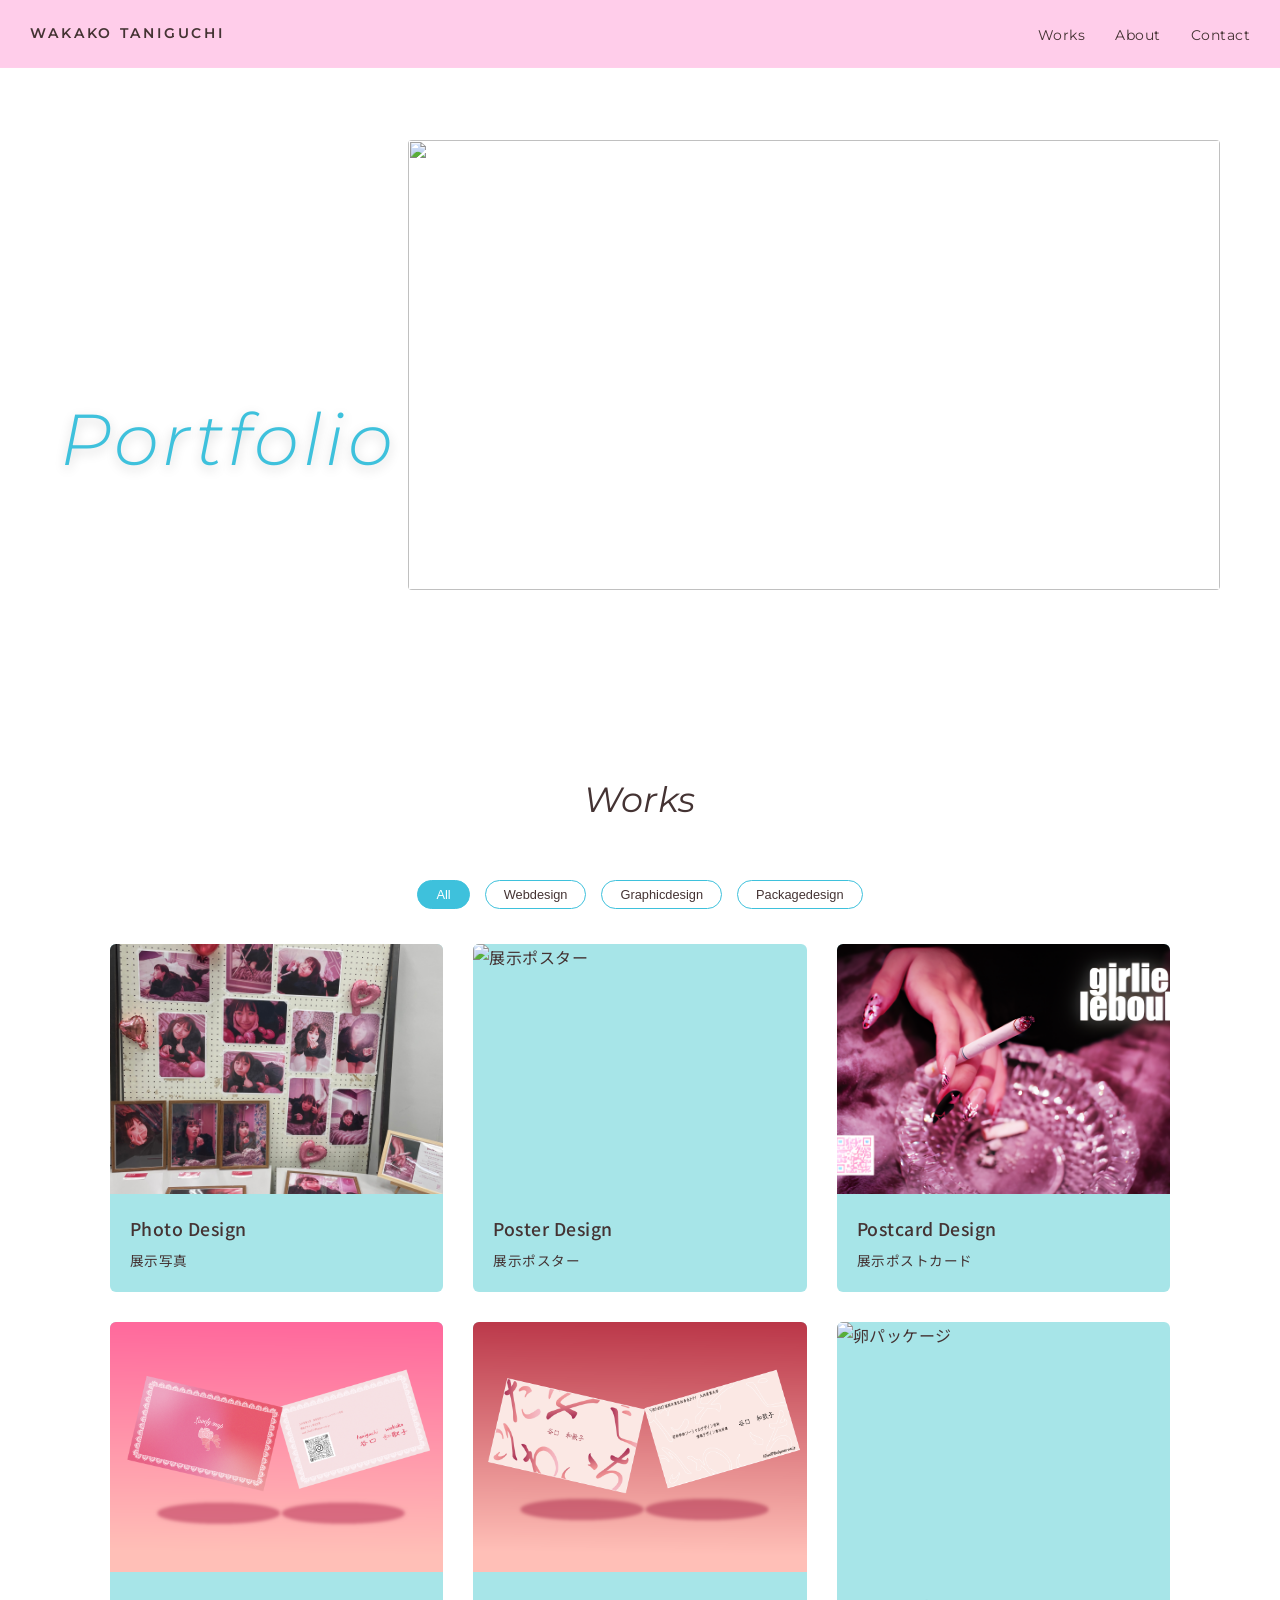
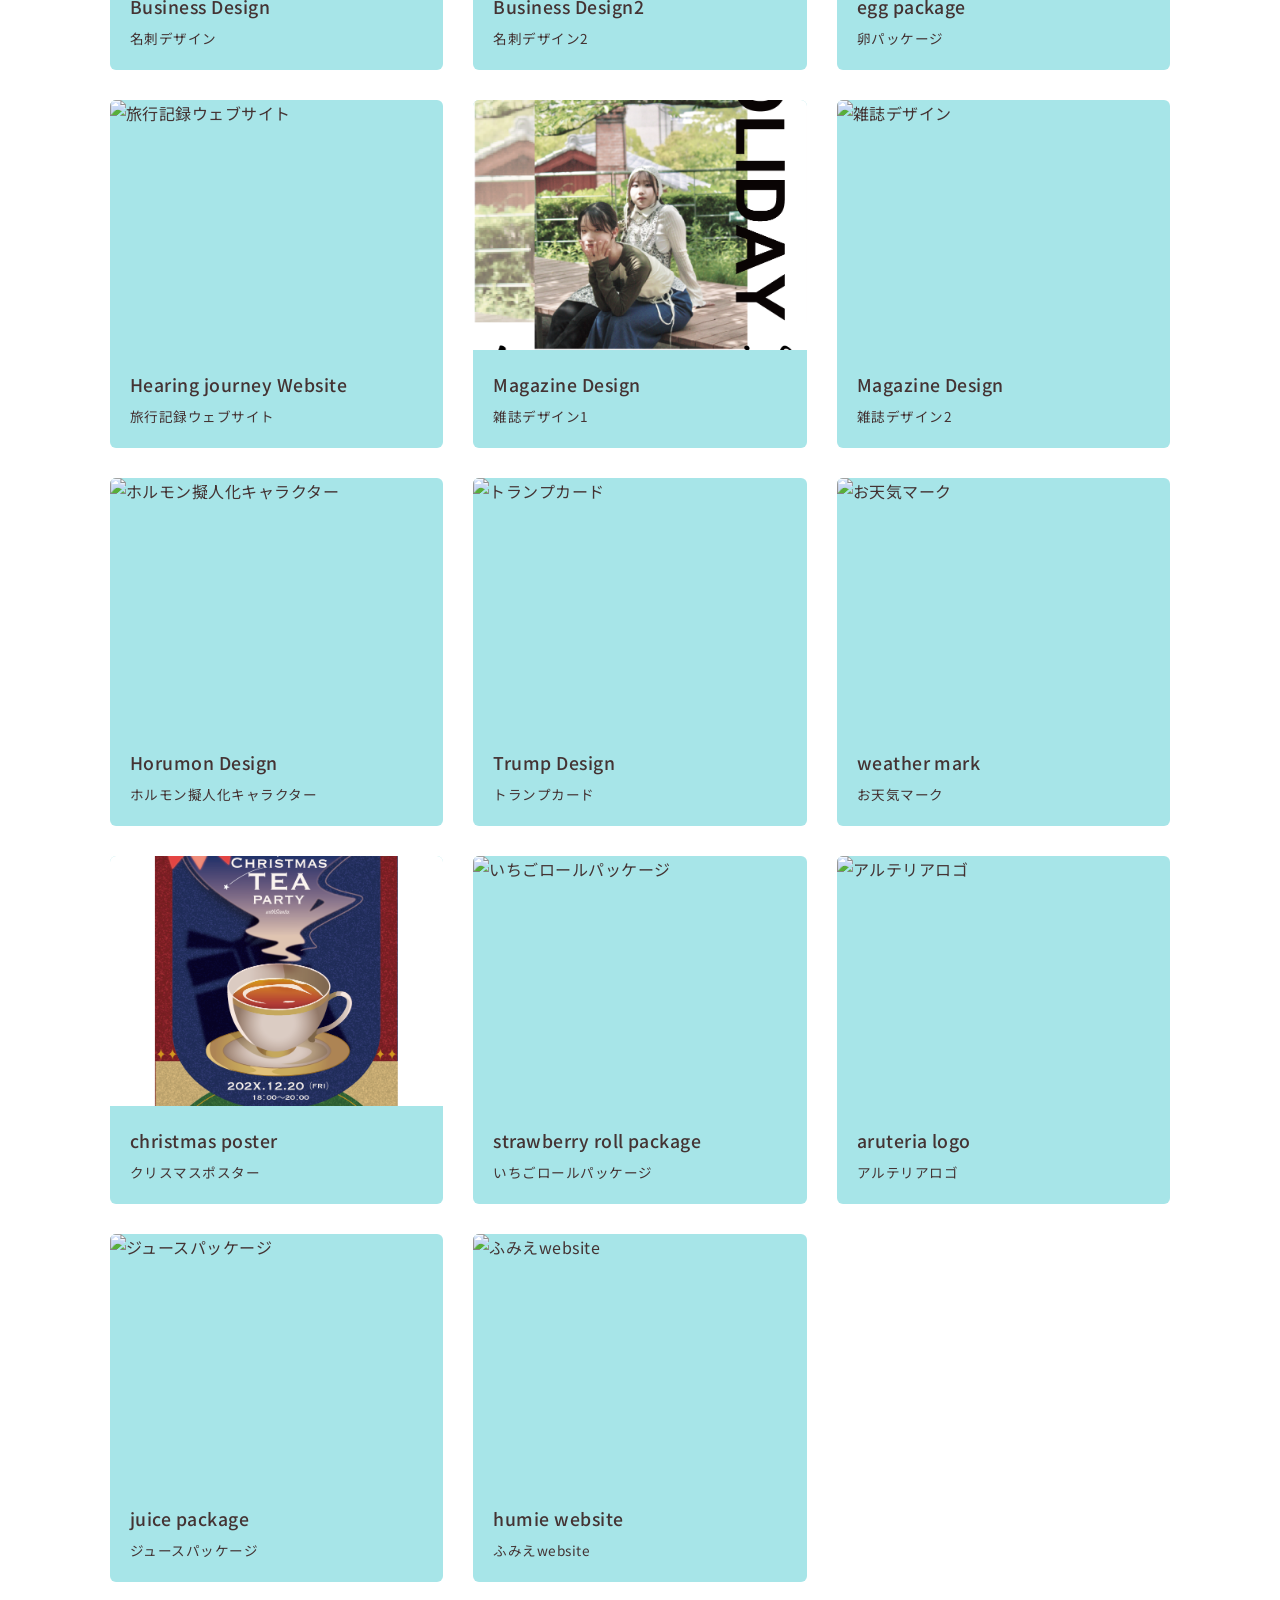
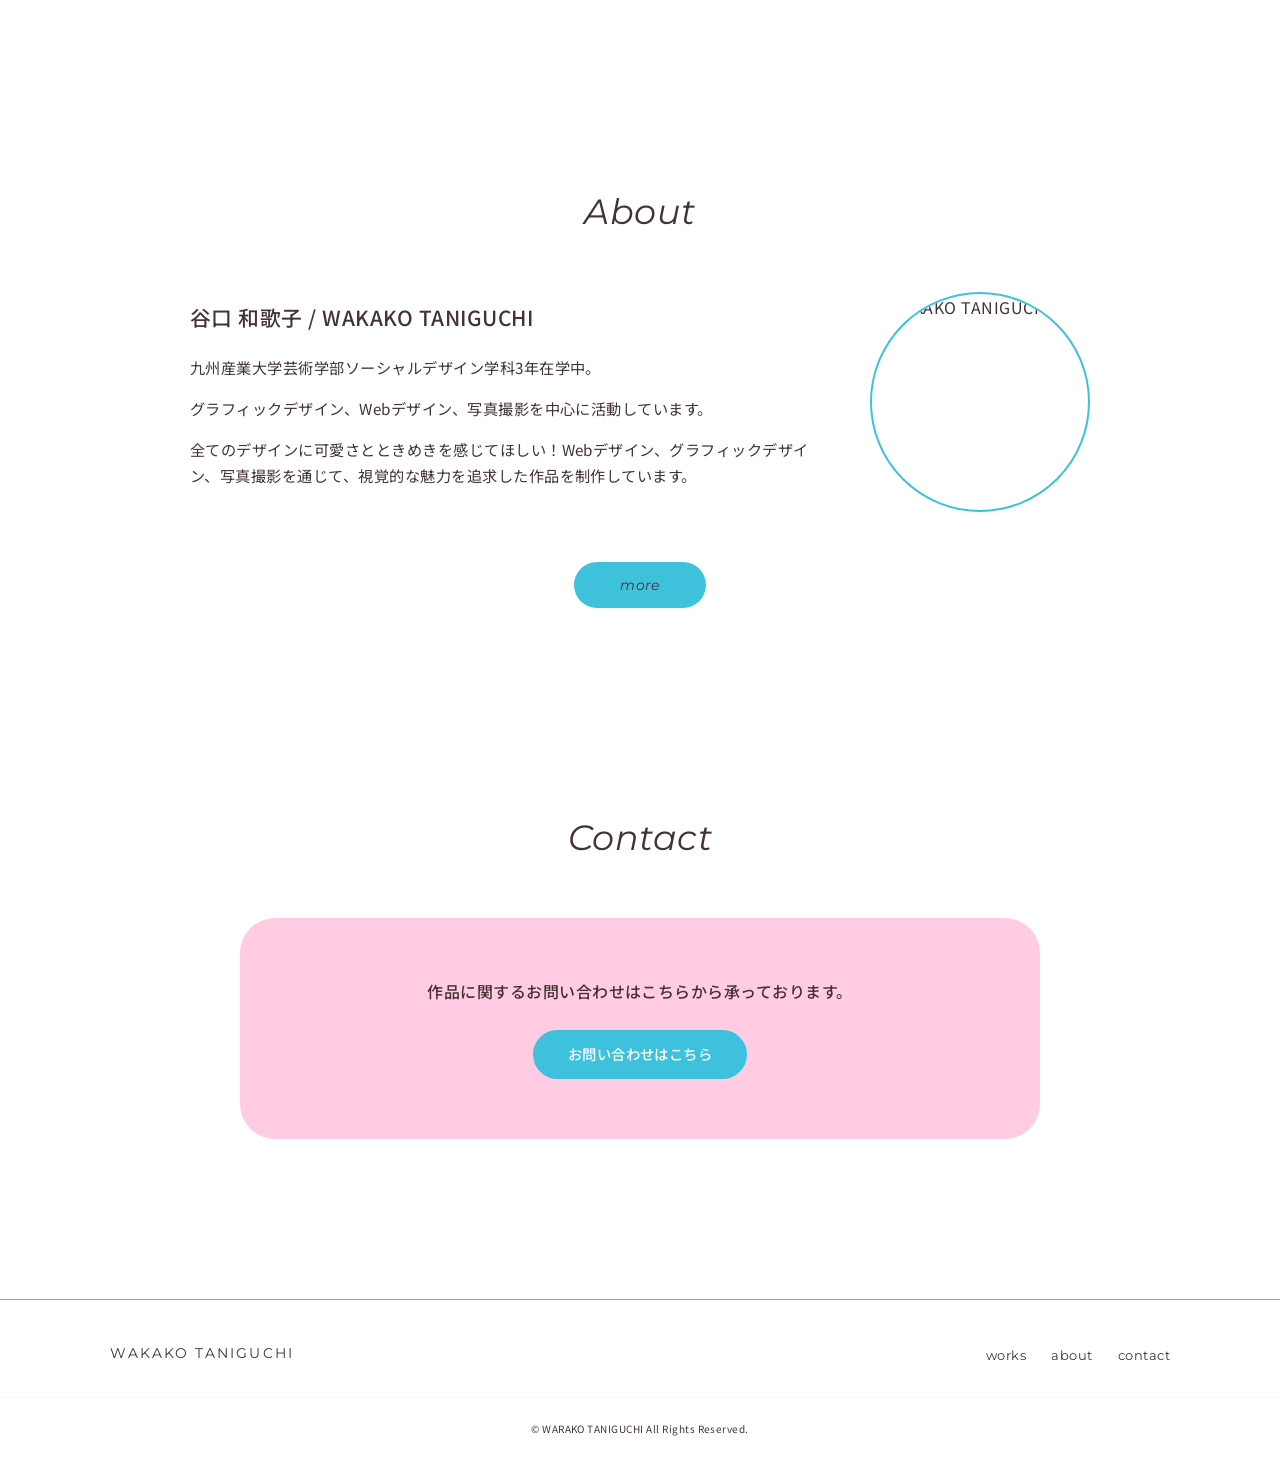
==== index.html @ 6eee9a36 "Add files via upload" ====
<!DOCTYPE html>
<html lang="ja">
<head>
  <meta charset="UTF-8">
  <meta name="viewport" content="width=device-width, initial-scale=1.0">
  <title>WAKAKO TANIGUCHI | Portfolio</title>
  
  <!-- Google Fonts -->
  <link rel="preconnect" href="https://fonts.googleapis.com">
  <link rel="preconnect" href="https://fonts.gstatic.com" crossorigin>
  <link href="https://fonts.googleapis.com/css2?family=Montserrat:wght@300;400;600;700&family=Noto+Sans+JP:wght@300;400;500;700&display=swap" rel="stylesheet">
  
  <!-- GLightbox CSS (モーダル表示用) -->
  <link rel="stylesheet" href="https://cdn.jsdelivr.net/npm/glightbox/dist/css/glightbox.min.css">
  
  <!-- カスタムCSS -->
  <link rel="stylesheet" href="style.css">
</head>
<body>

  <!-- ヘッダー -->
  <header class="header">
    <div class="header-container">
      <a href="#" class="logo">WAKAKO TANIGUCHI</a>
      <nav class="nav">
        <ul class="nav-list">
          <li><a href="#works">Works</a></li>
          <li><a href="#about">About</a></li>
          <li><a href="#contact">Contact</a></li>
        </ul>
      </nav>
      <!-- スマホ用ハンバーガーボタン -->
      <button class="burger-btn" id="burgerBtn" aria-label="メニューを開く">
        <span></span>
        <span></span>
        <span></span>
      </button>
    </div>
  </header>

  <main>
    <!-- ヒーローセクション -->
    <section class="hero">
      <div class="hero-container">
        <div class="hero-text">
          <h1>Portfolio</h1>
        </div>
        <div class="hero-image">
          <img src="images/hyousi.jpg">
        </div>
      </div>
    </section>

    <!-- Works セクション -->
    <section id="works" class="section works-section">
      <div class="container">
        <h2 class="section-title">Works</h2>
        
        <!-- Works category filters -->
        <div class="filter-buttons">
          <button class="filter-btn active" data-filter="all">All</button>
          <button class="filter-btn" data-filter="web">Webdesign</button>
          <button class="filter-btn" data-filter="graphic">Graphicdesign</button>
          <button class="filter-btn" data-filter="package">Packagedesign</button>
        </div>

        <div class="grid grid-3 works-grid">
          
          <!-- 展示写真 -->
          <article class="design work-item" data-category="graphic">
            <a href="work.html?id=photo-design">
              <div class="design-img">
                <img src="images/girliephoto.png" alt="展示写真">
              </div>
              <div class="design-info">
                <h3>Photo Design</h3>
                <p>展示写真</p>
              </div>
            </a>
          </article>

          <!-- 展示ポスター -->
          <article class="design work-item" data-category="graphic">
            <a href="work.html?id=poster-design">
              <div class="design-img">
                <img src="images/girlieleboul.png" alt="展示ポスター">
              </div>
              <div class="design-info">
                <h3>Poster Design</h3>
                <p>展示ポスター</p>
              </div>
            </a>
          </article>

          <!-- 展示ポストカード -->
          <article class="design work-item" data-category="graphic">
            <a href="work.html?id=postcard-design">
              <div class="design-img">
                <img src="images/tabako.png" alt="展示ポストカード">
              </div>
              <div class="design-info">
                <h3>Postcard Design</h3>
                <p>展示ポストカード</p>
              </div>
            </a>
          </article>

          <!-- 名刺デザイン -->
          <article class="design work-item" data-category="graphic">
            <a href="work.html?id=business-design">
              <div class="design-img">
                <img src="images/名刺1.png" alt="名刺デザイン">
              </div>
              <div class="design-info">
                <h3>Business Design</h3>
                <p>名刺デザイン</p>
              </div>
            </a>
          </article>

                    <!-- 名刺デザイン2 -->
          <article class="design work-item" data-category="graphic">
            <a href="work.html?id=business-design2">
              <div class="design-img">
                <img src="images/名刺2.png" alt="名刺デザイン2">
              </div>
              <div class="design-info">
                <h3>Business Design2</h3>
                <p>名刺デザイン2</p>
              </div>
            </a>
          </article>

                                                  <!-- 卵パッケージ -->
          <article class="design work-item" data-category="package">
            <a href="work.html?id=egg-package">
              <div class="design-img">
                <img src="images/egg.png" alt="卵パッケージ">
              </div>
              <div class="design-info">
                <h3>egg package</h3>
                <p>卵パッケージ</p>
              </div>
            </a>
          </article>

                              <!--旅行 -->
          <article class="design work-item" data-category="web">
            <a href="work.html?id=web-design">
              <div class="design-img">
                <img src="images/hearing.png" alt="旅行記録ウェブサイト">
              </div>
              <div class="design-info">
                <h3>Hearing journey Website</h3>
                <p>旅行記録ウェブサイト</p>
              </div>
            </a>
          </article>

                                                            <!-- 雑誌1 -->
          <article class="design work-item" data-category="package">
            <a href="work.html?id=magazine-design">
              <div class="design-img">
                <img src="images/雑誌1.png" alt="雑誌デザイン">
              </div>
              <div class="design-info">
                <h3>Magazine Design</h3>
                <p>雑誌デザイン1</p>
              </div>
            </a>
          </article>

                                                                      <!-- 雑誌2　-->
          <article class="design work-item" data-category="package">
            <a href="work.html?id=magazine-design2">
              <div class="design-img">
                <img src="images/雑誌2.jpeg" alt="雑誌デザイン">
              </div>
              <div class="design-info">
                <h3>Magazine Design</h3>
                <p>雑誌デザイン2</p>
              </div>
            </a>
          </article>

                              <!--ホルモン擬人化キャラクター -->
          <article class="design work-item" data-category="graphic">
            <a href="work.html?id=horumon-design">
              <div class="design-img">
                <img src="images/horumon.png" alt="ホルモン擬人化キャラクター">
              </div>
              <div class="design-info">
                <h3>Horumon Design</h3>
                <p>ホルモン擬人化キャラクター</p>
              </div>
            </a>
          </article>
                    <!-- トランプカード -->
          <article class="design work-item" data-category="graphic">
            <a href="work.html?id=trump-design">
              <div class="design-img">
                <img src="images/trump.png" alt="トランプカード">
              </div>
              <div class="design-info">
                <h3>Trump Design</h3>
                <p>トランプカード</p>
              </div>
            </a>
          </article>

                    <!-- お天気マーク -->
          <article class="design work-item" data-category="graphic">
            <a href="work.html?id=weather-design">
              <div class="design-img">
                <img src="images/weather.gif" alt="お天気マーク">
              </div>
              <div class="design-info">
                <h3>weather mark</h3>
                <p>お天気マーク</p>
              </div>
            </a>
          </article>

                              <!-- クリスマスポスター -->
          <article class="design work-item" data-category="graphic">
            <a href="work.html?id=christmas-design">
              <div class="design-img">
                <img src="images/xmas.png" alt="クリスマスポスター">
              </div>
              <div class="design-info">
                <h3>christmas poster</h3>
                <p>クリスマスポスター</p>
              </div>
            </a>
          </article>

                              <!-- いちごロールパッケージ -->
          <article class="design work-item" data-category="package">
            <a href="work.html?id=strawberry-roll-design">
              <div class="design-img">
                <img src="images/いちご.png" alt="いちごロールパッケージ">
              </div>
              <div class="design-info">
                <h3>strawberry roll package</h3>
                <p>いちごロールパッケージ</p>
              </div>
            </a>
          </article>


                              <!-- アルテリアロゴ -->
          <article class="design work-item" data-category="graphic">
            <a href="work.html?id=aruteria-design">
              <div class="design-img">
                <img src="images/aruteri.png" alt="アルテリアロゴ">
              </div>
              <div class="design-info">
                <h3>aruteria logo</h3>
                <p>アルテリアロゴ</p>
              </div>
            </a>
          </article>


                              <!--ジュースパッケージ -->
          <article class="design work-item" data-category="package">
            <a href="work.html?id=juice-package">
              <div class="design-img">
                <img src="images/juice.png" alt="ジュースパッケージ">
              </div>
              <div class="design-info">
                <h3>juice package</h3>
                <p>ジュースパッケージ</p>
              </div>
            </a>
          </article>

                                        <!-- ふみえwebsite-->
          <article class="design work-item" data-category="web">
            <a href="work.html?id=humie-website">
              <div class="design-img">
                <img src="images/humie.png" alt="ふみえwebsite">
              </div>
              <div class="design-info">
                <h3>humie website</h3>
                <p>ふみえwebsite</p>
              </div>
            </a>
          </article>

        </div>

      </div>
    </section>

    <!-- About セクション -->
    <section id="about" class="section about-section">
      <div class="container">
        <h2 class="section-title">About</h2>
        <div class="about-content">
          <div class="about-text">
            <h3>谷口 和歌子 / WAKAKO TANIGUCHI</h3>
            <p>
              九州産業大学芸術学部ソーシャルデザイン学科3年在学中。
            </p>
            <p>
              グラフィックデザイン、Webデザイン、写真撮影を中心に活動しています。
            </p>
            <p>
              全てのデザインに可愛さとときめきを感じてほしい！Webデザイン、グラフィックデザイン、写真撮影を通じて、視覚的な魅力を追求した作品を制作しています。
            </p>
          </div>
          <div class="about-avatar">
            <img src="images/若.JPG" alt="WAKAKO TANIGUCHI">
          </div>
        </div>

        <div class="btn-wrapper">
          <a href="#contact" class="btn-more">more</a>
        </div>
      </div>
    </section>

    <!-- Contact セクション -->
    <section id="contact" class="section contact-section">
      <div class="container">
        <h2 class="section-title">Contact</h2>
        <div class="contact-box">
          <p class="contact-lead">作品に関するお問い合わせはこちらから承っております。</p>
          <a href="mailto:example@example.com" class="btn-contact">お問い合わせはこちら</a>
        </div>
      </div>
    </section>
  </main>

  <!-- フッター -->
  <footer class="footer">
    <div class="container footer-container">
      <div class="footer-logo">WAKAKO TANIGUCHI</div>
      <nav class="footer-nav">
        <ul>
          <li><a href="#works">works</a></li>
          <li><a href="#about">about</a></li>
          <li><a href="#contact">contact</a></li>
        </ul>
      </nav>
    </div>
    <div class="copyright">
      <small>&copy; WARAKO TANIGUCHI All Rights Reserved.</small>
    </div>
  </footer>

  <!-- GLightbox JS (モーダル用ライブラリ) -->
  <script src="https://cdn.jsdelivr.net/npm/glightbox/dist/js/glightbox.min.js"></script>
  <!-- カスタムJS -->
  <script src="script.js"></script>
</body>
</html>
---- style.css ----
/* ==========================================================================
   1. 基本設定 & 変数
   ========================================================================== */
:root {
  --bg-color: #ffffff;
  --design-bg: #93dfe3ce;
  --text-main: #443333;
  --text-sub: #443333;
  --accent-color: #3ec1dc;
  --border-color: #3ec1dc;
  --font-family-en: 'Montserrat', sans-serif;
  --font-family-jp: 'Noto Sans JP', sans-serif;
  --transition: all 0.3s cubic-bezier(0.25, 0.8, 0.25, 1);
}

* {
  margin: 0;
  padding: 0;
  box-sizing: border-box;
}

html {
  scroll-behavior: smooth;
}

body {
  background-color: var(--bg-color);
  color: var(--text-main);
  font-family: var(--font-family-jp);
  line-height: 1.7;
  letter-spacing: 0.03em;
  overflow-x: hidden;
}

a {
  color: inherit;
  text-decoration: none;
}

img {
  max-width: 100%;
  height: auto;
  display: block;
}

.container {
  max-width: 1100px;
  margin: 0 auto;
  padding: 0 20px;
}

/* ==========================================================================
   2. ヘッダー
   ========================================================================== */
.header {
  position: fixed;
  top: 0;
  left: 0;
  width: 100%;
  z-index: 1000;
  background-color: rgba(255, 186, 226, 0.726);
  backdrop-filter: blur(10px);
  border-bottom: 1px solid rgba(255, 255, 255, 0.05);
  transition: var(--transition);
}

.header-container {
  display: flex;
  justify-content: space-between;
  align-items: center;
  padding: 20px 30px;
  max-width: 1300px;
  margin: 0 auto;
}

.logo {
  font-family: var(--font-family-en);
  font-size: 0.9rem;
  font-weight: 600;
  letter-spacing: 0.2em;
  text-transform: uppercase;
}

.nav-list {
  display: flex;
  list-style: none;
  gap: 30px;
}

.nav-list a {
  font-family: var(--font-family-en);
  font-size: 0.85rem;
  color: var(--text-sub);
  transition: var(--transition);
}

.nav-list a:hover {
  color: var(--accent-color);
}

/* ハンバーガーボタン（スマホ用） */
.burger-btn {
  display: none;
  background: none;
  border: none;
  cursor: pointer;
  flex-direction: column;
  gap: 6px;
  z-index: 1001;
}

.burger-btn span {
  width: 24px;
  height: 2px;
  background-color: var(--text-main);
  transition: var(--transition);
}

/* ==========================================================================
   3. ヒーローセクション (ワイヤーフレーム再現)
   ========================================================================== */
.hero {
  padding-top: 140px;
  padding-bottom: 80px;
  max-width: 1200px;
  margin: 0 auto;
  padding-left: 20px;
  padding-right: 20px;
}

.hero-container {
  display: flex;
  align-items: flex-end;
  justify-content: space-between;
  position: relative;
}

.hero-text {
  position: absolute;
  left: 0;
  bottom: 20%;
  z-index: 2;
}

.hero-text h1 {
  font-family: var(--font-family-en);
  font-size: 4.5rem;
  font-weight: 300;
  font-style: italic;
  letter-spacing: 0.05em;
  color: var(--accent-color);
  text-shadow: 0 4px 12px rgba(0, 0, 0, 0.18);
}

.hero-image {
  width: 70%;
  margin-left: auto;
  height: 450px;
  border-radius: 4px;
  overflow: hidden;
}

.hero-image img {
  width: 100%;
  height: 100%;
  object-fit: cover;
}

/* ==========================================================================
   4. 共通セクションスタイル & タイトル
   ========================================================================== */
.section {
  padding: 100px 0;
}

.section-title {
  font-family: var(--font-family-en);
  font-size: 2.2rem;
  font-weight: 400;
  font-style: italic;
  text-align: center;
  margin-bottom: 50px;
}

/* ボタン (ワイヤーフレームの角丸moreボタン) */
.btn-wrapper {
  text-align: center;
  margin-top: 50px;
}

.btn-more {
  display: inline-block;
  padding: 10px 45px;
  background-color: #3ec2dc;
  color: var(--text-sub);
  border-radius: 30px;
  font-family: var(--font-family-en);
  font-size: 0.9rem;
  font-style: italic;
  transition: var(--transition);
  border: 1px solid transparent;
}

.btn-more:hover {
  background-color: var(--text-main);
  color: #ffffff;
}

/* グリッドレイアウト */
.grid {
  display: grid;
  gap: 30px;
}

.grid-3 {
  grid-template-columns: repeat(3, 1fr);
}

.grid-2 {
  grid-template-columns: repeat(2, 1fr);
}

/* ==========================================================================
   5. Works セクション
   ========================================================================== */
.filter-buttons {
  display: flex;
  justify-content: center;
  gap: 15px;
  margin-bottom: 35px;
  flex-wrap: wrap;
}

.filter-btn {
  background: none;
  border: 1px solid var(--border-color);
  color: var(--text-sub);
  padding: 6px 18px;
  border-radius: 20px;
  cursor: pointer;
  font-size: 0.8rem;
  transition: var(--transition);
}

.filter-btn.active, .filter-btn:hover {
  background-color: var(--accent-color);
  color: var(--bg-color);
  border-color: var(--accent-color);
}

.design {
  background-color: var(--design-bg);
  border-radius: 6px;
  overflow: hidden;
  transition: var(--transition);
}

.design:hover {
  transform: translateY(-8px);
  box-shadow: 0 12px 30px rgba(127, 197, 220, 0.5);
}

.design-img {
  width: 100%;
  aspect-ratio: 4 / 3;
  overflow: hidden;
}

.design-img img {
  width: 100%;
  height: 100%;
  object-fit: cover;
  transition: var(--transition);
}

.design:hover .design-img img {
  transform: scale(1.05);
}

.design-info {
  padding: 20px;
}

.design-info h3 {
  font-size: 1.1rem;
  font-weight: 500;
  margin-bottom: 5px;
}

.design-info p {
  font-size: 0.85rem;
  color: var(--text-sub);
}

/* ==========================================================================
   6. About セクション (ワイヤーフレーム再現：テキスト左、丸型アバター右)
   ========================================================================== */
.about-content {
  display: flex;
  align-items: center;
  justify-content: space-between;
  gap: 50px;
  max-width: 900px;
  margin: 0 auto;
}

.about-text {
  flex: 1;
}

.about-text h3 {
  font-size: 1.3rem;
  margin-bottom: 20px;
  font-weight: 500;
}

.about-text p {
  color: var(--text-sub);
  margin-bottom: 15px;
  font-size: 0.95rem;
}

.about-avatar {
  width: 220px;
  height: 220px;
  border-radius: 50%;
  overflow: hidden;
  flex-shrink: 0;
  border: 2px solid var(--border-color);
}

.about-avatar img {
  width: 100%;
  height: 100%;
  object-fit: cover;
}

/* ==========================================================================
   8. Contact セクション (ワイヤーフレームの大きな丸角BOX)
   ========================================================================== */
.contact-box {
  background-color: #ffc4dfda;
  color: #443333;
  border-radius: 35px;
  padding: 60px 30px;
  text-align: center;
  max-width: 800px;
  margin: 0 auto;
}

.contact-lead {
  font-size: 1rem;
  margin-bottom: 25px;
  font-weight: 500;
}

.btn-contact {
  display: inline-block;
  padding: 12px 35px;
  background-color: #3ec1dc;
  color: #ffffff;
  border-radius: 25px;
  font-size: 0.9rem;
  font-weight: 500;
  transition: var(--transition);
}

.btn-contact:hover {
  background-color: #ff60a2;
  transform: translateY(-2px);
}

/* ==========================================================================
   9. フッター
   ========================================================================== */
.footer {
  border-top: 1px solid var(--border-color);
  padding: 40px 0 20px;
  margin-top: 60px;
}

.footer-container {
  display: flex;
  justify-content: space-between;
  align-items: center;
  margin-bottom: 30px;
}

.footer-logo {
  font-family: var(--font-family-en);
  font-size: 0.85rem;
  letter-spacing: 0.15em;
}

.footer-nav ul {
  display: flex;
  list-style: none;
  gap: 25px;
}

.footer-nav a {
  font-family: var(--font-family-en);
  font-size: 0.8rem;
  color: var(--text-sub);
}

.footer-nav a:hover {
  color: var(--accent-color);
}

.copyright {
  text-align: center;
  font-size: 0.75rem;
  color: var(--text-sub);
  border-top: 1px solid rgba(203, 25, 25, 0.03);
  padding-top: 20px;
}

/* ==========================================================================
   10. レスポンシブ対応 (スマートフォン用: 768px以下)
   ========================================================================== */
@media (max-width: 768px) {
  .burger-btn {
    display: flex;
  }

  .nav {
    position: fixed;
    top: 0;
    right: -100%;
    width: 100%;
    height: 100vh;
    background-color: rgb(252, 183, 224);
    display: flex;
    justify-content: center;
    align-items: center;
    transition: var(--transition);
  }

  .nav.active {
    right: 0;
  }

  .nav-list {
    flex-direction: column;
    align-items: center;
    gap: 30px;
  }

  .nav-list a {
    font-size: 1.2rem;
  }

  /* ヒーローセクション調整 */
  .hero-container {
    flex-direction: column;
    align-items: flex-start;
  }

  .hero-text {
    position: static;
    margin-bottom: 20px;
  }

  .hero-text h1 {
    font-size: 3rem;
  }

  .hero-image {
    width: 100%;
    height: 300px;
  }

  /* グリッド列数の調整 */
  .grid-3 {
    grid-template-columns: 1fr;
  }

  .grid-2 {
    grid-template-columns: 1fr;
  }

  /* Aboutセクションの折り返し (スマホでは縦並び) */
  .about-content {
    flex-direction: column-reverse;
    text-align: center;
    gap: 30px;
  }

  .about-avatar {
    width: 160px;
    height: 160px;
  }

  /* フッター調整 */
  .footer-container {
    flex-direction: column;
    gap: 20px;
  }

  .footer-nav ul {
    flex-wrap: wrap;
    justify-content: center;
  }
}
/* ==========================================================================
   11. 作品詳細ページ (work.html)
   ========================================================================== */
.work-detail {
  padding: 140px 0 60px;
}

.work-inner {
  max-width: 860px;
}

.work-back {
  display: inline-block;
  font-size: 0.85rem;
  margin-bottom: 30px;
  transition: var(--transition);
}

.work-back:hover {
  color: var(--accent-color);
}

.work-head {
  margin-bottom: 30px;
}

.work-category {
  font-family: var(--font-family-en);
  font-size: 0.8rem;
  font-style: italic;
  color: var(--accent-color);
  margin-bottom: 6px;
}

.work-title {
  font-family: var(--font-family-en);
  font-size: 2.4rem;
  font-weight: 400;
  font-style: italic;
  line-height: 1.3;
}

.work-title-ja {
  font-size: 0.95rem;
  margin-top: 6px;
}

.work-main-image,
.work-gallery-item {
  display: block;
  border-radius: 6px;
  overflow: hidden;
}

.work-main-image img,
.work-gallery-item img {
  width: 100%;
  height: auto;
  transition: var(--transition);
}

.work-main-image:hover img,
.work-gallery-item:hover img {
  transform: scale(1.02);
}

/* 担当・期間・使用ツール */
.work-meta {
  margin: 35px 0;
  padding: 25px 30px;
  background-color: var(--design-bg);
  border-radius: 6px;
}

.work-meta-row {
  display: flex;
  gap: 20px;
  padding: 10px 0;
}

.work-meta-row + .work-meta-row {
  border-top: 1px solid rgba(68, 51, 51, 0.15);
}

.work-meta dt {
  flex: 0 0 90px;
  font-size: 0.85rem;
  font-weight: 500;
}

.work-meta dd {
  flex: 1;
  font-size: 0.95rem;
}

.tool-list {
  display: flex;
  flex-wrap: wrap;
  gap: 8px;
  list-style: none;
}

.tool-list li {
  padding: 2px 14px;
  background-color: var(--bg-color);
  border: 1px solid var(--border-color);
  border-radius: 14px;
  font-size: 0.8rem;
}

.work-block {
  margin-bottom: 35px;
}

.work-block h2 {
  font-size: 1.1rem;
  font-weight: 500;
  padding-left: 12px;
  border-left: 4px solid var(--accent-color);
  margin-bottom: 14px;
}

.work-block p {
  font-size: 0.95rem;
  max-width: 42em;
}

.work-block p + p {
  margin-top: 12px;
}

.work-gallery {
  display: grid;
  grid-template-columns: repeat(2, 1fr);
  gap: 20px;
  margin-bottom: 50px;
}

/* 前後の作品 */
.work-pager {
  display: flex;
  justify-content: space-between;
  gap: 20px;
  padding-top: 30px;
  border-top: 1px solid var(--border-color);
  font-size: 0.9rem;
}

.work-pager a {
  transition: var(--transition);
}

.work-pager a:hover {
  color: var(--accent-color);
}

.work-pager-next {
  text-align: right;
  margin-left: auto;
}

.work-notfound {
  margin-bottom: 20px;
}

@media (max-width: 768px) {
  .work-detail {
    padding-top: 110px;
  }

  .work-title {
    font-size: 1.8rem;
  }

  .work-meta {
    padding: 15px 20px;
  }

  .work-meta-row {
    flex-direction: column;
    gap: 4px;
  }

  .work-meta dt {
    flex-basis: auto;
  }

  .work-gallery {
    grid-template-columns: 1fr;
  }

  .work-pager {
    flex-direction: column;
  }

  .work-pager-next {
    text-align: left;
    margin-left: 0;
  }
}
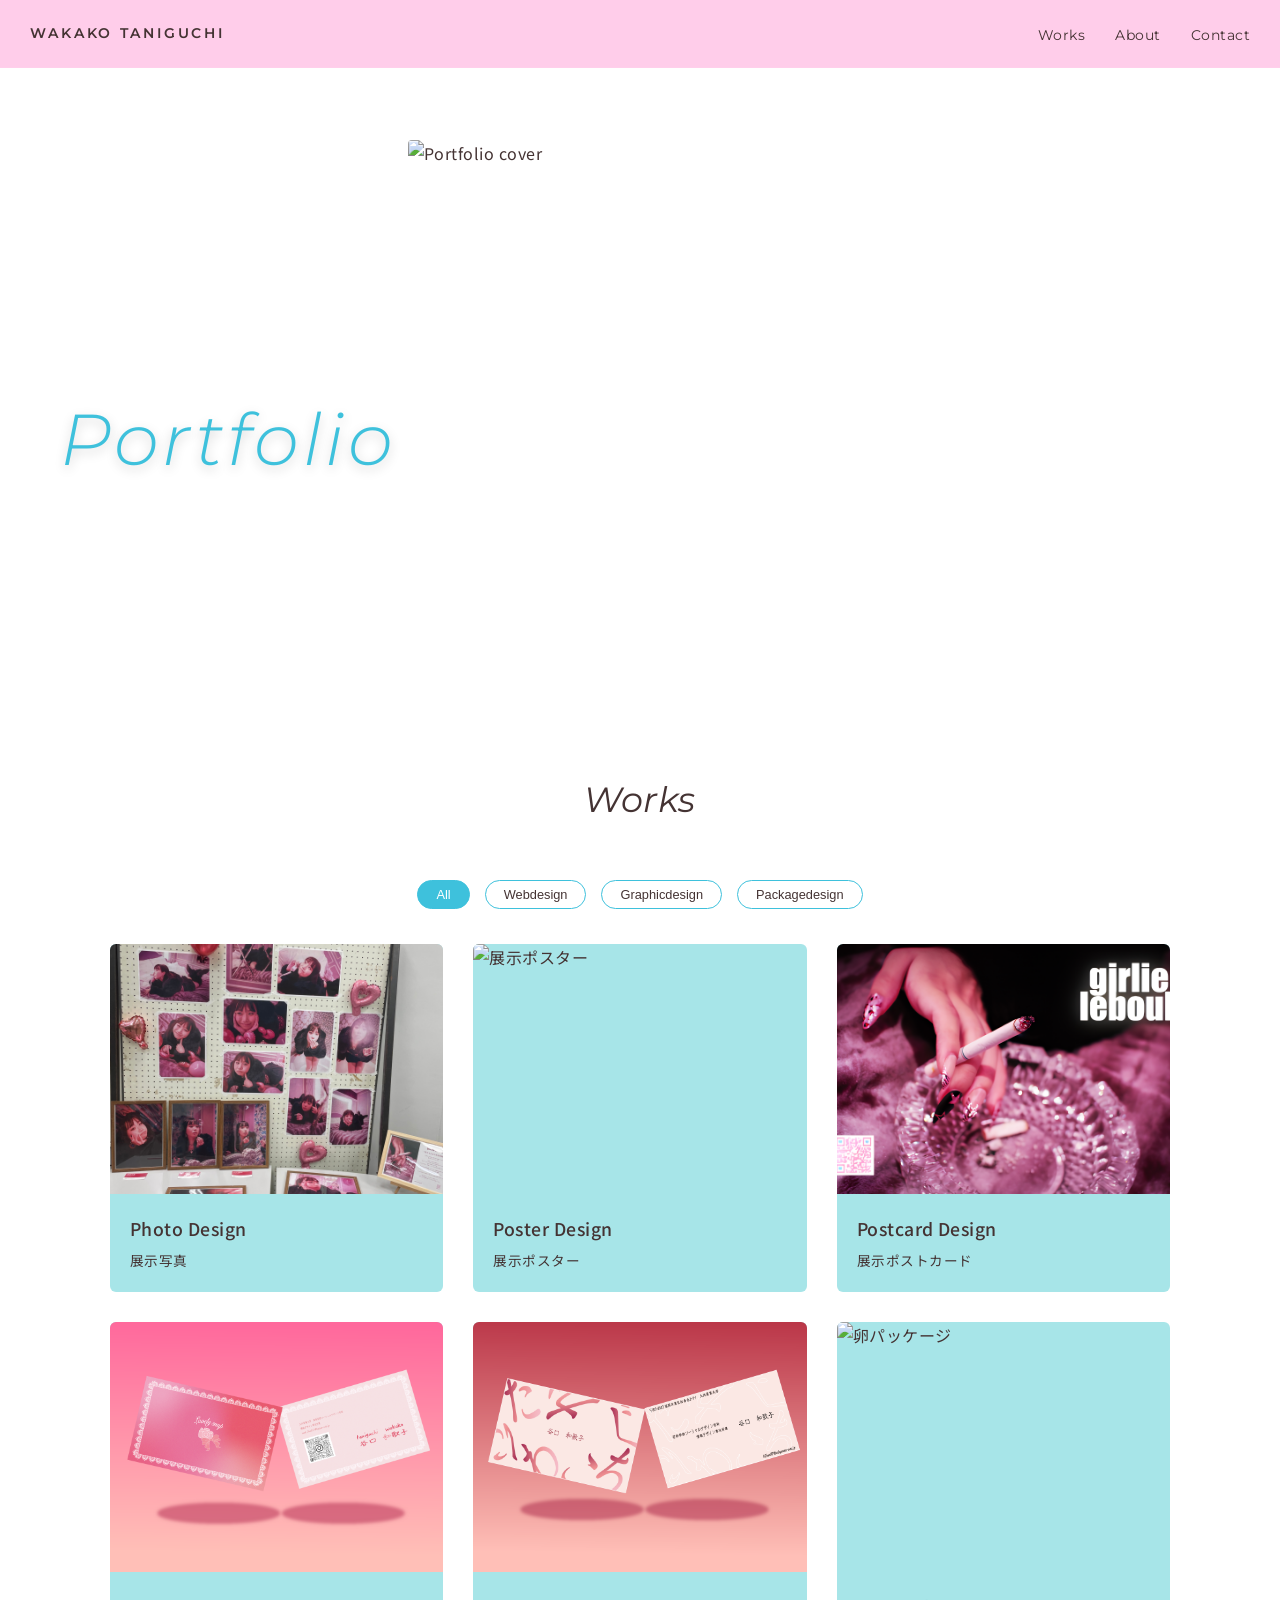
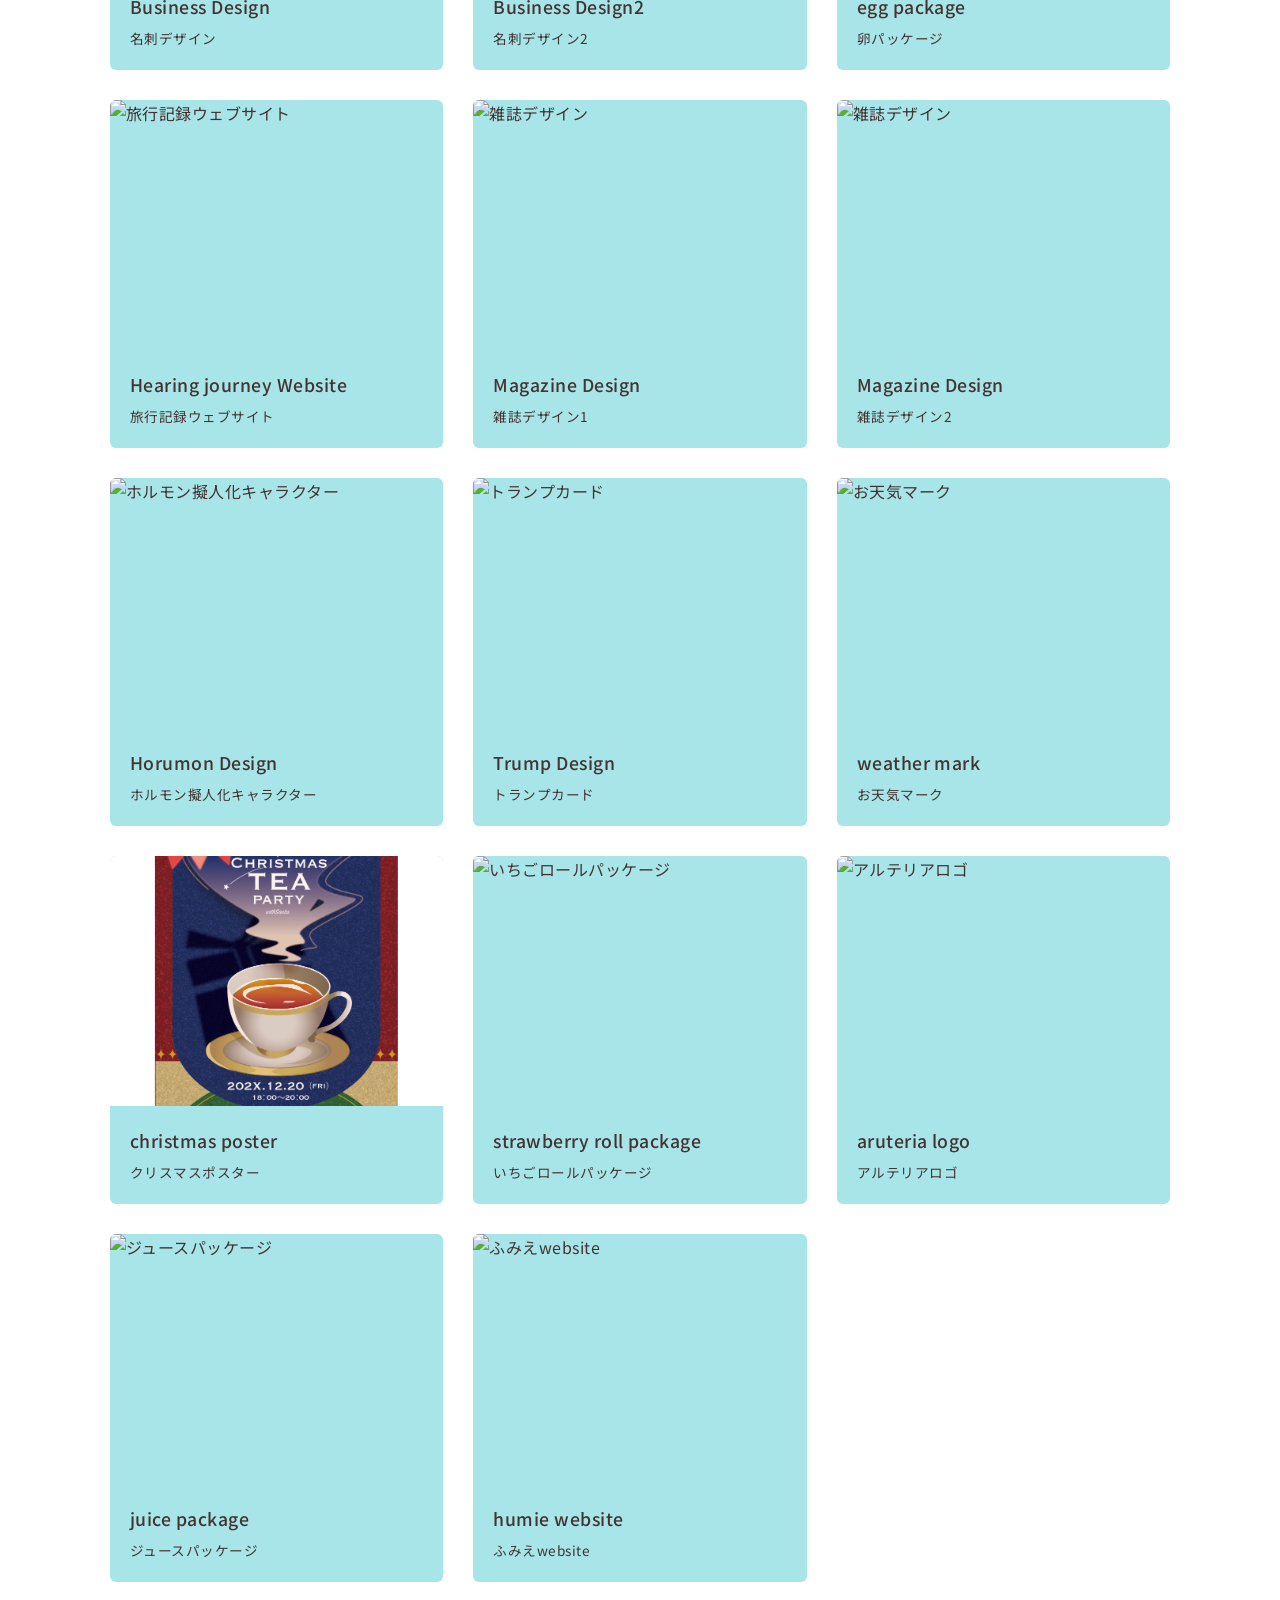
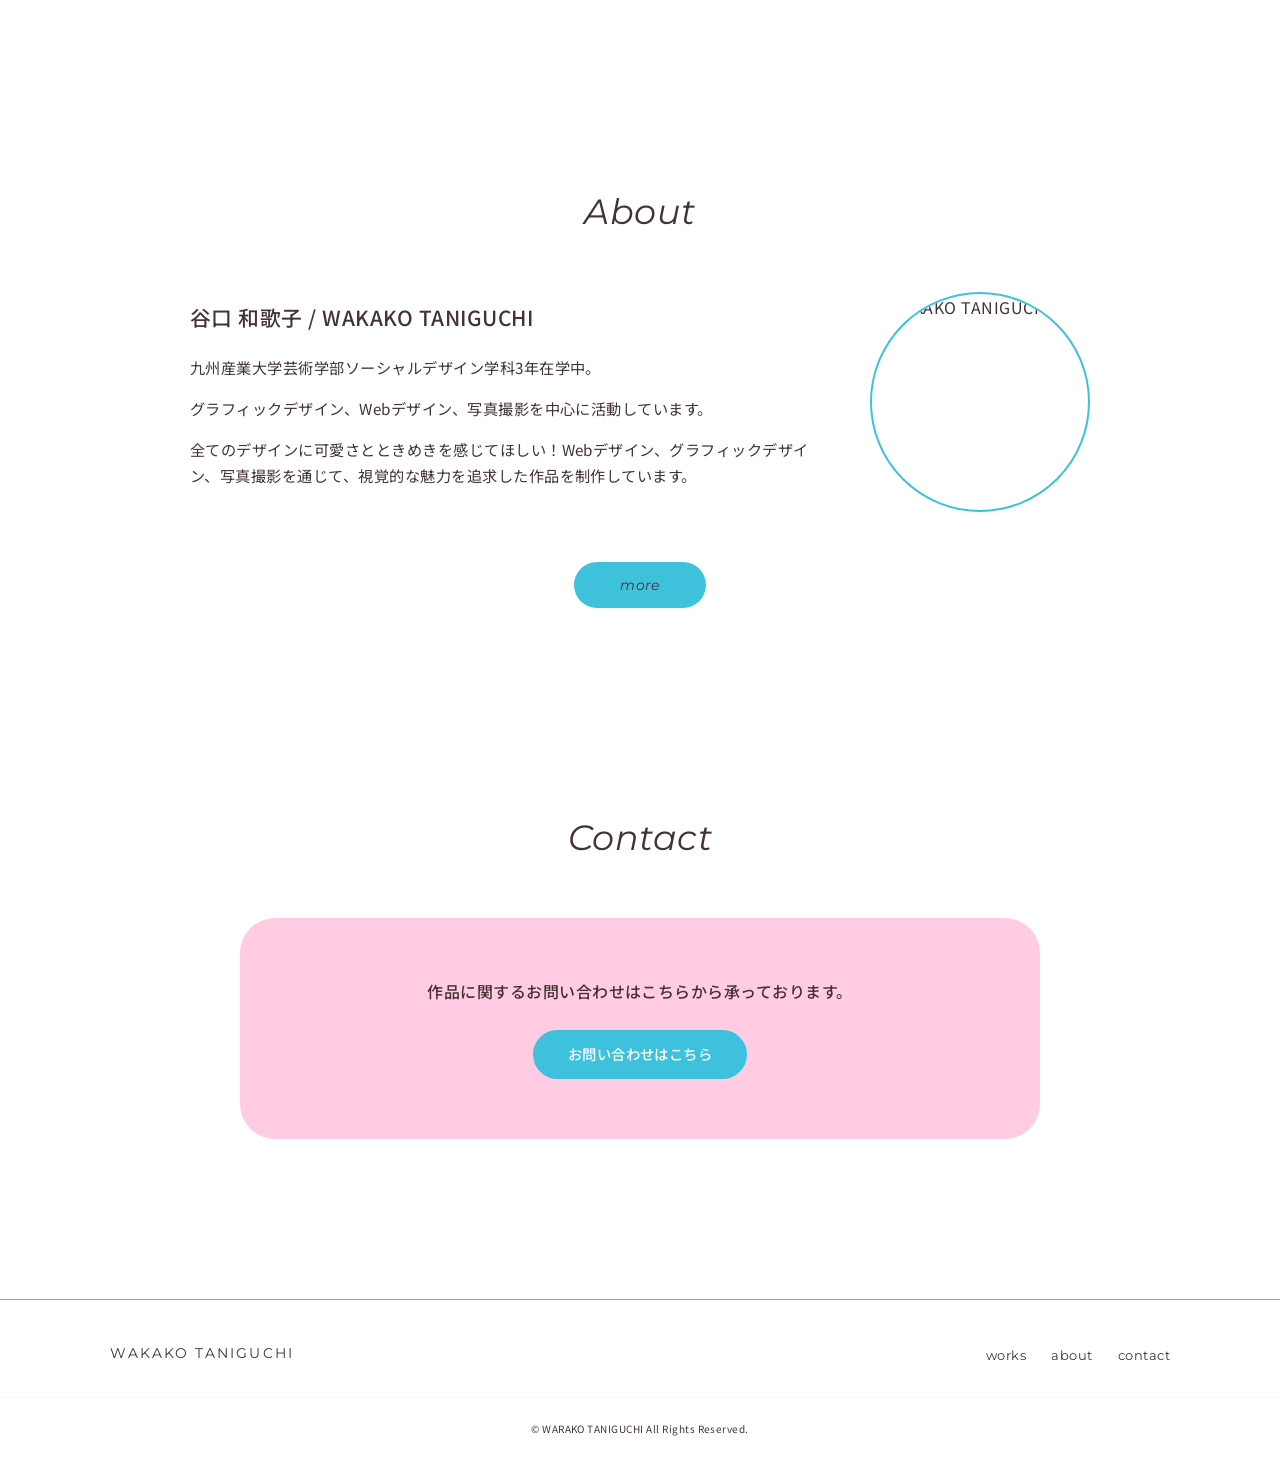
==== commit a922892f: "Update image sources and alt attributes in index.html" ====
--- a/index.html
+++ b/index.html
@@ -46,7 +46,7 @@
           <h1>Portfolio</h1>
         </div>
         <div class="hero-image">
-          <img src="images/hyousi.jpg">
+          <img src="images/hyousi.jpeg" alt="Portfolio cover">
         </div>
       </div>
     </section>
@@ -161,7 +161,7 @@
           <article class="design work-item" data-category="package">
             <a href="work.html?id=magazine-design">
               <div class="design-img">
-                <img src="images/雑誌1.png" alt="雑誌デザイン">
+                <img src="images/magazine1.png" alt="雑誌デザイン">
               </div>
               <div class="design-info">
                 <h3>Magazine Design</h3>
@@ -174,7 +174,7 @@
           <article class="design work-item" data-category="package">
             <a href="work.html?id=magazine-design2">
               <div class="design-img">
-                <img src="images/雑誌2.jpeg" alt="雑誌デザイン">
+                <img src="images/magazine2.jpeg" alt="雑誌デザイン">
               </div>
               <div class="design-info">
                 <h3>Magazine Design</h3>
@@ -238,7 +238,7 @@
           <article class="design work-item" data-category="package">
             <a href="work.html?id=strawberry-roll-design">
               <div class="design-img">
-                <img src="images/いちご.png" alt="いちごロールパッケージ">
+                <img src="images/いちご.png" alt="いちごロールパッケージ">
               </div>
               <div class="design-info">
                 <h3>strawberry roll package</h3>
@@ -311,7 +311,7 @@
             </p>
           </div>
           <div class="about-avatar">
-            <img src="images/若.JPG" alt="WAKAKO TANIGUCHI">
+            <img src="images/profile.jpeg" alt="WAKAKO TANIGUCHI">
           </div>
         </div>
 
@@ -355,4 +355,4 @@
   <!-- カスタムJS -->
   <script src="script.js"></script>
 </body>
-</html>+</html>
